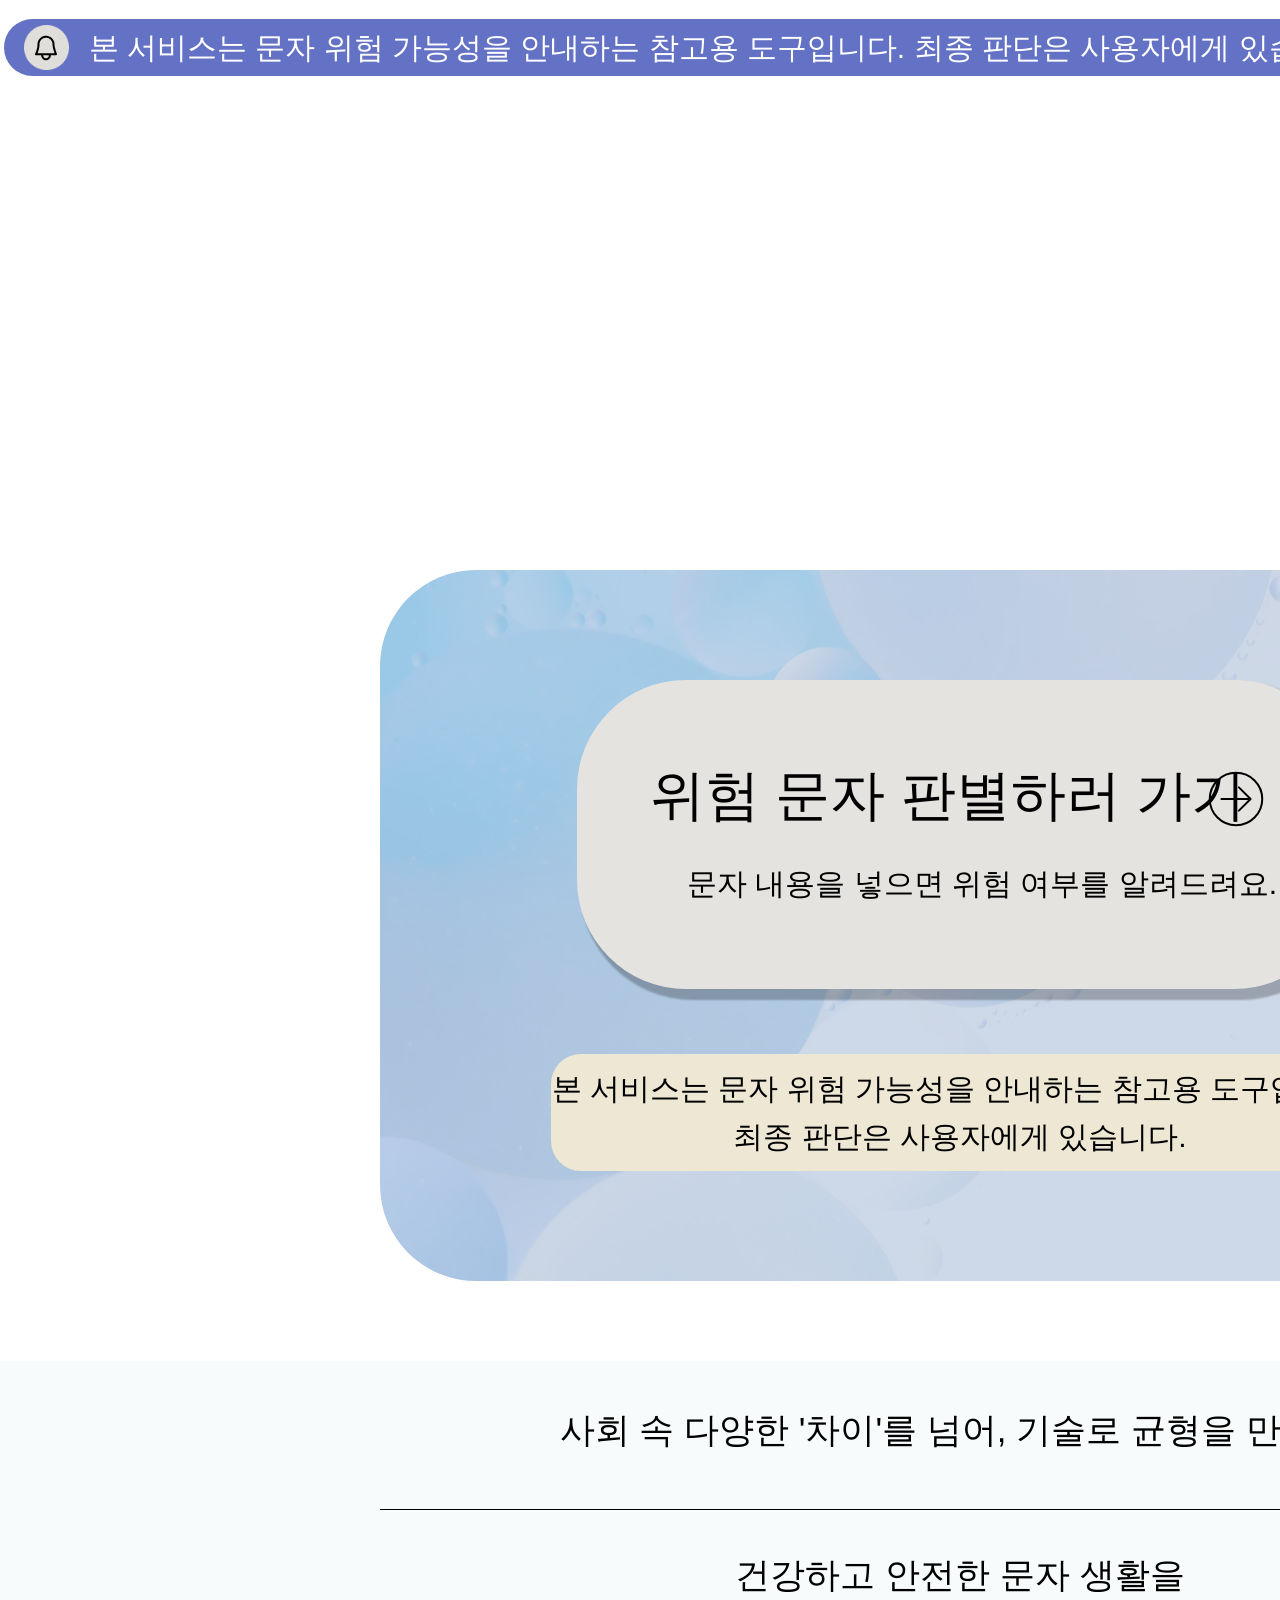
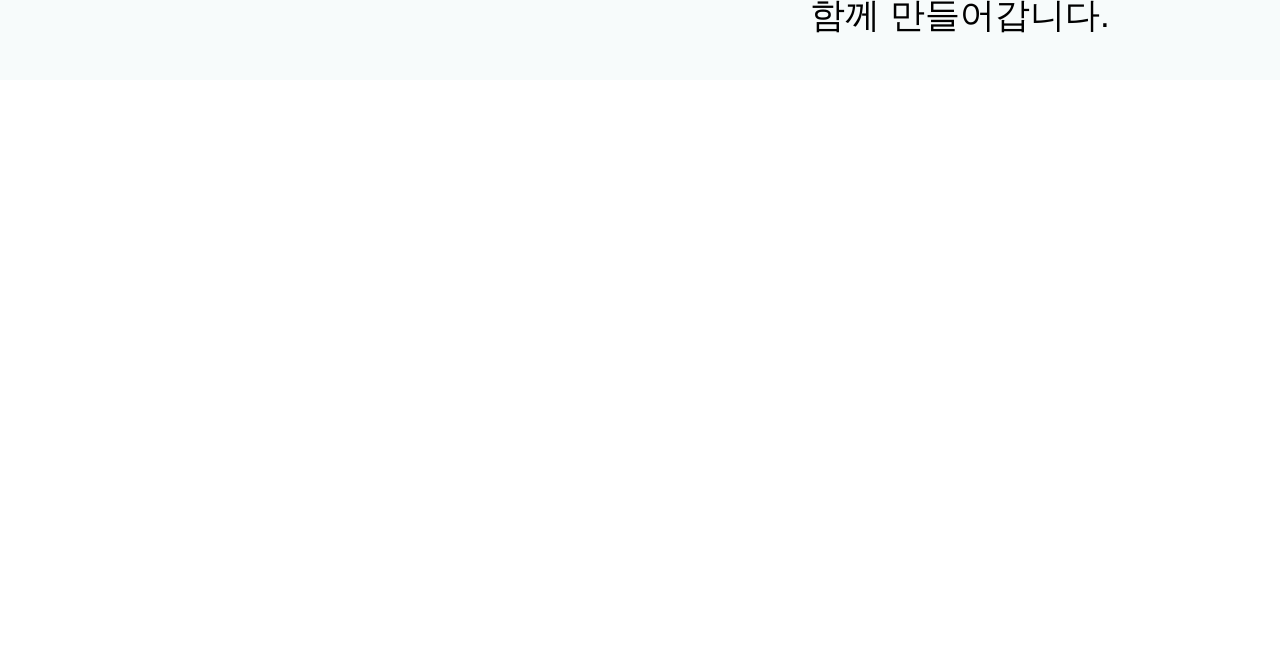
==== Desktop/frontend_project/index.html @ 6da59eaf "first upload" ====
<!DOCTYPE html>
<html lang = "ko">

<head>
<meta charset = "utf-8">
<title>안전 문자 알리미</title>
<link rel = "stylesheet" href = "./css/style.css">
<link rel = "stylesheet" href= "https://fonts.googleapis.com/css2?family=Gowun+Dodum&display=swap">
</head>


<body class = "page page-start">

   <div class = "header">
      <div class = "header-box">
         <div class = "hicon-bell">
            <img src = "./images/bellwall.png" class = "icon-bellwall">
            <img src = "./images/bell.png" class = "icon-bell">
         </div>
         <span class = "header-text">본 서비스는 문자 위험 가능성을 안내하는 참고용 도구입니다. 최종 판단은 사용자에게 있습니다.</span>
      </div>
   </div>

   <div class = "big-box">
      <div class = "round-box">

         <a href = "info.html" class = "small-box link-box">
            <span class = "line1">위험 문자 판별하러 가기</span>
            <img src = "./images/arrow_icon.svg" class = "arrow-icon">
            <span class = "line2">문자 내용을 넣으면 위험 여부를 알려드려요.</span>
         </a>

         <div class = "small-box">
            본 서비스는 문자 위험 가능성을 안내하는 참고용 도구입니다.<br>
            최종 판단은 사용자에게 있습니다.
         </div>

      </div>
   </div>

   <div class = "frame2">
      <span class = "line3">사회 속 다양한 '차이'를 넘어, 기술로 균형을 만들다.</span>
      <div class = "m-line"></div>
      <span class = "line4">
         건강하고 안전한 문자 생활을<br>
         함께 만들어갑니다.
      </span>
   </div>

<script src="main.js"></script>
</body>
</html>
---- Desktop/frontend_project/css/style.css ----
/* 기본 숨기기 */
.hidden { display: none; }

/* 기본 설정 */
body {
   font-family : 'Malgun Gothic', '맑은 고딕', sans-serif;
}

.header {
   width: 1920px;
   height: 95px;
   position: fixed;
   top: 0;
   z-index: 1000;
   display: flex;
   justify-content: center;
   align-items: center;
}

.header-box {
   width : 1893px;
   height: 57px;
   background-color : #6472C5;
   border-radius: 35px;
   display: flex;
   padding-left: 20px;
   align-items: center;
   gap: 20px;
}

.hicon-bell {
   position: relative;
   width: 45px;
   height: 45px;
}

.icon-bellwall {
   width: 100%;
   height: 100%;
}

.icon-bell {
   position: absolute;
   top: 50%;
   left: 50%;
   transform : translate(-50%, -50%);
   width: 30px;
   height: 30px;
}

.header-text {
   font-size : 30px;
   font-weight : 400;
   line-height: 52px;
   color: #FFFFFF;
}

/* 시작페이지 */

.page {
   width : 1920px;
   margin : 0 auto;
   background-color : rgba(255, 255, 255, 1);
   position : relative;
   overflow-y : auto;
}

.page-start {
   min-height : 1680px;
}

.big-box {
   width : 100%;
   height: auto;
   margin-top: 570px;
   display: flex;
   justify-content: center;
}

.round-box {
   width : 1160px;
   height : 711px;
   position : relative;

   background-color : rgba(194, 206, 227, 0.92);
   background-image : url("../images/start_round_box.png");
   background-size : cover;
   background-position : center;
   border-radius : 96px;
}

.small-box.link-box {
   width : 766px;
   height : 309px;
   position : absolute;

   top : 110px;
   left : 197px;

   border-radius : 109px;
   background-color : rgba(228, 227, 223, 1);
   box-shadow : 7px 7px 2px 4px rgba(0, 0, 0, 0.25);

   cursor : pointer;

   display : block;

   
   font-weight: 400;
   color :rgba(0, 0, 0, 1);
   text-decoration: none;
}

.small-box.link-box .line1 {
   position : absolute;
   top : 91px;
   left : 73px;
   font-size : 55px;
   line-height : 48px;
   white-space : nowrap;
}

.arrow-icon {
   position : absolute;
   top : 84px;
   left : 624px;
}

.small-box.link-box .line2 {
   position: absolute;
   top : 180px;
   left : 110px;
   font-size : 30px;
   line-height : 48px;
   white-space: nowrap;
}

.small-box {
   width : 818px;
   height : 117px;

   position : absolute;
   top : 484px;
   left : 171px;

   border-radius : 30px;
   background-color : rgba(237, 231, 212, 1);

   display : flex;
   justify-content : center;
   align-items: center;

   font-size : 30px;
   font-weight : 400;
   color :rgba(0, 0, 0, 1);

   line-height: 48px;
   text-align: center;
}

.frame2 {
   width: 100%;
   height: 319px;
   margin-top: 80px;
   background-color: rgba(247, 251, 251, 1);

   display: flex;
   flex-direction: column;
   align-items: center;
   justify-content: center;
   gap : 40px;
}

.line3 {
   margin-bottom: 10px;
   line-height : 48px;
   font-size : 35px;
   font-weight : 400;
   color :rgba(0, 0, 0, 1);
   text-align: center;
}

.m-line {
   width : 1160px;
   height : 1px;
   margin : 5px 0 5px 0;
   background-color : rgba(0, 0, 0, 1);
}

.line4 {
   line-height : 40px;
   font-size : 35px;
   font-weight : 400;
   color :rgba(0, 0, 0, 1);
   text-align: center;
}


/* info페이지 */

.page-info {
   min-height : 1328px;
}

.info-box {
   width : 100%;
   height: auto;
   margin-top: 70px;
   display: flex;
   flex-direction: column;
   align-items: center;
   justify-content: flex-start;
}

.infotitle-box {
   width: 798px;
   height: 71px;
   display: flex;
   align-items: center;
   justify-content: center;
   margin-top: 78px;
   background-color: rgba(232, 222, 192, 1);
   border-radius: 30px;

   line-height: 100%;
   font-size : 32px;
   font-weight: 400;
   color :rgb(0, 0, 0);
   text-align: center;
}

.warning-box {
   display: flex;
   align-items: center;
   margin-top: 20px;
   gap : 20px;
}

.icon-warning {
   position: relative;
   width: 55px;
   height: 55px;
}

.warning-text {
   line-height : 100%;
   font-size : 27px;
   font-weight : 400;
   color :rgb(0, 0, 0);
}

.example-wrap {
   display: flex;
   flex-direction: row;
   justify-content: center;
   gap : 110px;
   margin-top : 40px; 
}

.example-box {
   width : 290px;
   height : auto;
   display : flex;
   flex-direction: column;
   align-items: flex-start;
   text-align: left;
   gap : 15px;
}

.step-box {
   width: 105px;
   height: 41px;
   border-radius: 5px;
   background-color: rgba(198, 210, 229, 0.85);

   line-height: 41px;
   font-size : 27px;
   font-weight: 400;
   color :rgb(0, 0, 0);
   text-align: center;
}

.explain-box {
   line-height: 30px;
   font-size : 22px;
   font-weight: 400;
   color :rgb(0, 0, 0);
}

.step-img {
   width : 61px;
   height: 39px;
   align-self: center;
}

.touch-box {
   width: 400px;
   height: 80px;

   display: flex;
   align-items: center;
   justify-content: center;

   margin-top: 70px;
   margin-bottom: 80px;
   background-color: rgba(234, 214, 154, 1);
   border-radius: 28px;
   box-shadow : 4px 4px 2px 3px rgba(0, 0, 0, 0.35);

   line-height: 100%;
   font-size : 30px;
   font-weight: 400;
   color :rgb(0, 0, 0);
   text-align: center;
   text-decoration: none;
}

.frame2-info {
   width: 100%;
   height: 319px;
   position: relative;
   background-color: rgba(247, 251, 251, 1);

   display: flex;
   align-items: center;
   justify-content: center;
   gap: 40px;
}

.l-line, .r-line {
   width : 275px;
   height : 1px;
   background-color : rgba(0, 0, 0, 1);
}

.line5 {
   line-height : 45px;
   font-size : 35px;
   font-weight : 400;
   color :rgb(0, 0, 0);
   text-align: center;
}

/* test page */

.page-test {
   min-height: 1416px;
}

.test-box {
   width: 1920px;
   height: 1002px;
   display: flex;
   flex-direction: column;
   align-items: center;
   margin-top: 95px;
   gap: 20px;
}

.title-box {
   width: 964px;
   height: 71px;
   border-radius: 15px;
   background-color: #E7DFC6;
   display: flex;
   align-items: center;
   justify-content: center;
   margin-top: 27px;

   font-weight: 400;
   color :rgb(0, 0, 0);
   line-height: 52px;
   text-align: center;
   gap: 12px;
}

.t1 {
   font-size: 34px;
}

.t2 {
   font-size: 30px;
}

.smallresult-box {
    width: 422px;
    height: 100px;
    border-radius: 50px;
    background-color: #DADDDF;
    border-color: #706860;
    border-width: 1px;
    display: flex;
    align-items: center;
    justify-content: center;
    margin-top: 30px;
    
    font-size: 38px;
    font-weight: 400;
    color :rgb(0, 0, 0);
    line-height: 52px;
    text-align: center;
    gap: 15px;
}

.summary {
   width: 150px;
   height: 50px;
   border-radius: 30px;
   background-color: #FFFFFF;
   border-color: #544B41;
   border-width: 1px;
   display: flex;
   align-items: center;
   justify-content: center;
}

.inout-box {
   width: 1920px;
   height: auto;
   margin-top: 60px;
   display: flex;
   flex-direction: row;
   align-items: center;
   justify-content: center;
   gap: 70px;
}

.intitle {
   width: 670px;
   height: 450px;
   background-color: #DADDDF;

   display: flex;
   flex-direction: column;
   align-items: center;
   padding-top: 13px;

   font-size: 40px;
   font-weight: 400;
   color :rgb(0, 0, 0);
   text-align: center;
}

.input-area {
   width: 570px;
   height: 330px;
   background-color: #FFFFFF;
   border-radius: 10px;

   border: none;
   outline: none;
   resize: none;

   padding: 23px;
   font-size: 30px;
   font-weight: 400;
   color :rgb(0, 0, 0);
   line-height: 1.4;
   text-align: left;
}

.arrow {
   width: 80px;
   height: 7px;
   display: flex;
   align-items: center;
   justify-content: center;
   font-size: 100px;
   font-weight: 700;
   color: #666666;

}

.outtitle {
   width: 670px;
   height: 450px;
   background-color: rgba(100, 114, 197, 0.55);

   display: flex;
   flex-direction: column;
   align-items: center;
   padding-top: 13px;

   font-size: 40px;
   font-weight: 400;
   color :rgb(0, 0, 0);
   text-align: center;
}

.output-box {
   width: 570px;
   height: 330px;
   background-color: #FFFFFF;
   border-radius: 10px;

   padding: 23px;
   font-size: 30px;
   line-height: 1.4;
   text-align: left;

}

.watch-result {
   width: 400px;
   height: 100px;

   display: flex;
   align-items: center;
   justify-content: center;

   margin-top: 70px;
   margin-bottom: 60px;
   background-color: #DADDDF;
   border-radius: 15px;
   box-shadow : 2px 4px 4px 2px rgba(0, 0, 0, 0.35);

   line-height: auto;
   font-size : 30px;
   font-weight: 400;
   color :rgb(0, 0, 0);
   text-align: center;
}

.dots {
  display: flex;
  gap: 10px;
  justify-content: center;
  margin-top: 15px;
}

.dots span {
  width: 12px;
  height: 12px;
  background-color: #8491B4;
  border-radius: 50%;
  animation: blink 1.4s infinite;
}

.dots span:nth-child(2) { animation-delay: 0.2s; }
.dots span:nth-child(3) { animation-delay: 0.4s; }

@keyframes blink {
  0%   { opacity: 0.2; }
  20%  { opacity: 1; }
  100% { opacity: 0.2; }
}
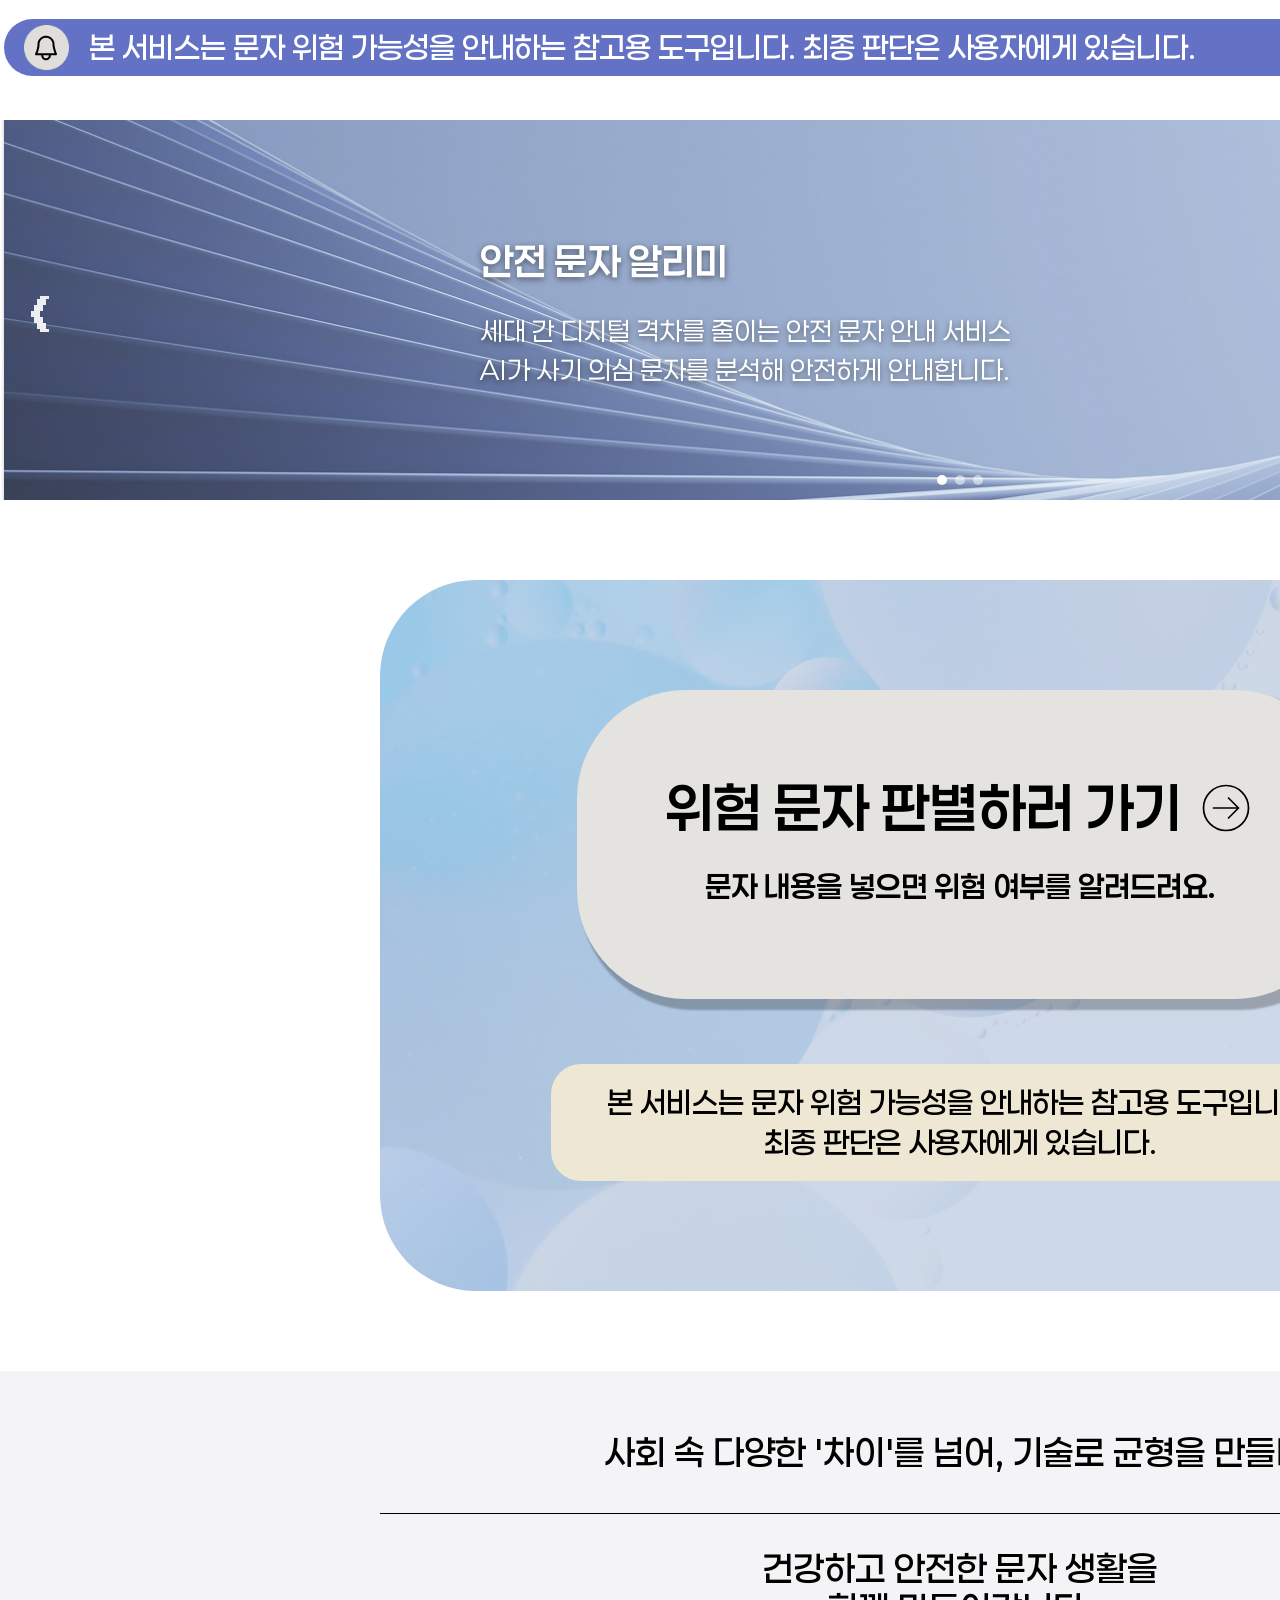
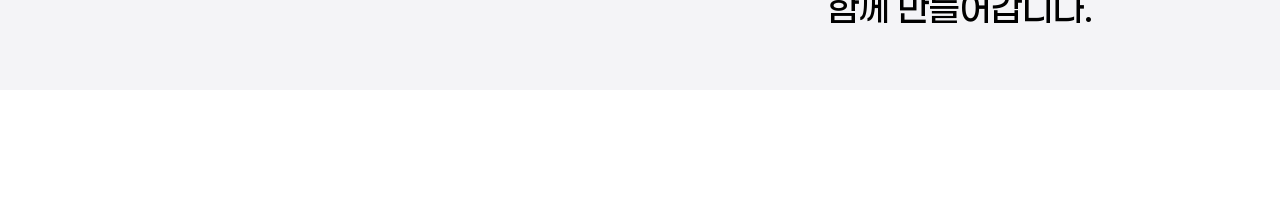
==== commit c061be0b: "detail수정" ====
--- a/Desktop/frontend_project/index.html
+++ b/Desktop/frontend_project/index.html
@@ -20,13 +20,58 @@
          <span class = "header-text">본 서비스는 문자 위험 가능성을 안내하는 참고용 도구입니다. 최종 판단은 사용자에게 있습니다.</span>
       </div>
    </div>
+   
+   <div class="slider">
+    
+    <div class="slides" id="slideWrap">
+
+      <div class="slide slide-1" style="background-image: url('images/slide_area_01.png');">
+        <div class="slide-content">
+          <h2>
+            안전 문자 알리미
+          </h2>
+          <p>세대 간 디지털 격차를 줄이는 안전 문자 안내 서비스<br>AI가 사기 의심 문자를 분석해 안전하게 안내합니다.</p>
+        </div>
+      </div>
+
+      <div class="slide slide-2" style="background-image: url('images/slide_area_02.png');">
+        <div class="slide-content">
+          <h2>
+            안전 문자 알리미
+          </h2>
+          <p>최근 문자 사기 피해가 크게 늘고 있습니다.<br>본 서비스는 문자의 위험도를 분석해<br>피해를 예방하는 데 도움이 됩니다.</p>
+        </div>
+      </div>
+
+      <div class="slide slide-3" style="background-image: url('images/slide_area_03.png');">
+        <div class="slide-content">
+          <h2>
+            안전 문자 알리미
+          </h2>
+          <p>복잡한 절차 없이 문자만 넣으면 위험 여부를 확인할 수 있습니다.<br>일상 속에서 안전하게 활용해보세요.</p>
+        </div>
+      </div>
+
+    </div>
+
+    <div class="slider-arrow left" onclick="prevSlide()">&#10094;</div>
+    <div class="slider-arrow right" onclick="nextSlide()">&#10095;</div>
+
+    <div class="slider-dots" id="dotsContainer">
+      <div class="dot active" onclick="currentSlide(0)"></div>
+      <div class="dot" onclick="currentSlide(1)"></div>
+      <div class="dot" onclick="currentSlide(2)"></div>
+    </div>
+   </div>
 
    <div class = "big-box">
       <div class = "round-box">
 
          <a href = "info.html" class = "small-box link-box">
+          <div class = "top-row">
             <span class = "line1">위험 문자 판별하러 가기</span>
             <img src = "./images/arrow_icon.svg" class = "arrow-icon">
+            </div>
             <span class = "line2">문자 내용을 넣으면 위험 여부를 알려드려요.</span>
          </a>
 
@@ -47,6 +92,6 @@
       </span>
    </div>
 
-<script src="main.js"></script>
+<script src="./main.js"></script>
 </body>
 </html>
--- a/Desktop/frontend_project/css/style.css
+++ b/Desktop/frontend_project/css/style.css
@@ -2,8 +2,45 @@
 .hidden { display: none; }
 
 /* 기본 설정 */
+
+@font-face {
+   font-family: 'Paperlogy';
+   src: url("../font/Paperlogy-7Bold.ttf") format('truetype'); 
+   font-weight: 700;
+   font-style: normal;
+}
+
+@font-face {
+   font-family: 'Paperlogy';
+   src: url("../font/Paperlogy-6SemiBold.ttf") format('truetype'); 
+   font-weight: 700;
+   font-style: normal;
+}
+
+@font-face {
+   font-family: 'Paperlogy';
+   src: url("../font/Paperlogy-5Medium.ttf") format('truetype'); 
+   font-weight: 500;
+   font-style: normal;
+}
+
+@font-face {
+   font-family: 'Paperlogy';
+   src: url("../font/Paperlogy-4Regular.ttf") format('truetype');
+   font-weight: 400;
+   font-style: normal;
+}
+
+@font-face {
+   font-family: 'Paperlogy';
+   src: url("../font/Paperlogy-3Light.ttf") format('truetype'); 
+   font-weight: 300;
+   font-style: normal;
+}
+
 body {
-   font-family : 'Malgun Gothic', '맑은 고딕', sans-serif;
+   font-family : 'Paperlogy', sans-serif;
+   font-weight: 400;
 }
 
 .header {
@@ -50,7 +87,7 @@
 
 .header-text {
    font-size : 30px;
-   font-weight : 400;
+   font-weight : 500;
    line-height: 52px;
    color: #FFFFFF;
 }
@@ -69,10 +106,151 @@
    min-height : 1680px;
 }
 
+/* 슬라이더 */
+
+ .slider {
+   margin-top: 120px;
+   margin-bottom: 60px;
+   position: relative;
+   max-width: 1920px;
+   width: 100%;
+   height: 380px; 
+   overflow: hidden;
+}
+
+.slides {
+   display: flex;
+   height: 100%;
+   transition: transform 1.2s ease-in-out;
+}
+
+.slide {
+   width: 100%;
+   flex-shrink: 0;
+   height: 380px;
+   background-size: cover;
+   background-position: center;
+   position: relative;
+   color: white;
+}
+    
+/* 텍스트 스타일 설정 */
+
+.slide-content {
+   position: absolute;
+   color: white;
+   max-width: 80%; 
+   text-shadow: 0 2px 6px rgba(0,0,0,0.5);
+}
+
+.slide-content h2 {
+   margin-bottom: 15px;
+   line-height: 1.3; 
+}
+    
+.slide-content p {
+   line-height: 1.5; 
+}
+
+
+/* 슬라이드별 스타일 적용 */
+
+/* 1번 슬라이드 */
+.slide-1 .slide-content {
+   top: 50%; 
+   left: 25%; 
+   transform: translateY(-50%); 
+   text-align: left; 
+}
+
+.slide-1 h2 { 
+   font-size: 38px; 
+   font-weight: 700;
+}
+
+.slide-1 p { 
+   font-size: 26px;
+   font-weight: 400; 
+}
+
+/* 2번 슬라이드 */
+.slide-2 .slide-content {
+   top: 50%; 
+   left: 20%;
+   transform: translateY(-50%); 
+   text-align: left; 
+}
+.slide-2 h2 { 
+   font-size: 38px; 
+   font-weight: 700;
+}
+
+.slide-2 p { 
+   font-size: 26px; 
+   font-weight: 400; 
+}
+
+/* 3번 슬라이드 */
+.slide-3 .slide-content {
+   top: 50%;
+   left: 50%;
+   transform: translate(-50%, -50%); 
+   text-align: center; 
+}
+
+.slide-3 h2 { 
+   font-size: 38px;
+   font-weight: 700; 
+}
+
+.slide-3 p { 
+   font-size: 26px; 
+   font-weight: 400; 
+}
+
+/* 화살표 */
+.slider-arrow {
+   position: absolute;
+   top: 50%;
+   transform: translateY(-50%);
+   font-size: 3rem;
+   color: rgba(255,255,255,0.9);
+   cursor: pointer;
+   z-index: 15;
+   padding: 0 15px;
+   user-select: none;
+}
+
+.slider-arrow.left { left: 10px; }
+.slider-arrow.right { right: 10px; }
+
+/* 하단 dots */
+.slider-dots {
+   position: absolute;
+   bottom: 15px;
+   width: 100%;
+   display: flex;
+   justify-content: center;
+   gap: 8px;
+   z-index: 20;
+}
+
+.slider-dots div {
+   width: 10px;
+   height: 10px;
+   background: rgba(255,255,255,0.5);
+   border-radius: 50%;
+   cursor: pointer;
+}
+
+.slider-dots .active {
+   background: white;
+}
+
 .big-box {
    width : 100%;
-   height: auto;
-   margin-top: 570px;
+   height: 791px;
+   margin-top: 80px;
    display: flex;
    justify-content: center;
 }
@@ -103,33 +281,38 @@
 
    cursor : pointer;
 
-   display : block;
-
-   
-   font-weight: 400;
+   display : flex;
+   flex-direction: column;
+   align-items: center;
+   justify-content: center;
+   gap: 25px;
+
+   font-weight: 600;
    color :rgba(0, 0, 0, 1);
    text-decoration: none;
 }
 
+.top-row {
+   display: flex;
+   align-items: center;
+   gap: 15px;
+}
+
 .small-box.link-box .line1 {
-   position : absolute;
-   top : 91px;
-   left : 73px;
+   position : static;
    font-size : 55px;
    line-height : 48px;
    white-space : nowrap;
 }
 
 .arrow-icon {
-   position : absolute;
-   top : 84px;
-   left : 624px;
+   position : static;
+   width: 60px;
+   height: auto;
 }
 
 .small-box.link-box .line2 {
-   position: absolute;
-   top : 180px;
-   left : 110px;
+   position: static;
    font-size : 30px;
    line-height : 48px;
    white-space: nowrap;
@@ -151,31 +334,31 @@
    align-items: center;
 
    font-size : 30px;
-   font-weight : 400;
+   font-weight : 500;
    color :rgba(0, 0, 0, 1);
 
-   line-height: 48px;
+   line-height: 40px;
    text-align: center;
 }
 
 .frame2 {
    width: 100%;
    height: 319px;
-   margin-top: 80px;
-   background-color: rgba(247, 251, 251, 1);
-
+   margin-top: 0px;
+   background-color: rgba(244, 244, 247, 0.936);
    display: flex;
    flex-direction: column;
    align-items: center;
    justify-content: center;
-   gap : 40px;
+   gap: 30px;
+   font-family: 'Paperlogy', sans-serif;
 }
 
 .line3 {
-   margin-bottom: 10px;
-   line-height : 48px;
+   margin-bottom: 5px;
+   line-height : 40px;
    font-size : 35px;
-   font-weight : 400;
+   font-weight : 500;
    color :rgba(0, 0, 0, 1);
    text-align: center;
 }
@@ -190,7 +373,7 @@
 .line4 {
    line-height : 40px;
    font-size : 35px;
-   font-weight : 400;
+   font-weight : 500;
    color :rgba(0, 0, 0, 1);
    text-align: center;
 }
@@ -224,7 +407,7 @@
 
    line-height: 100%;
    font-size : 32px;
-   font-weight: 400;
+   font-weight: 600;
    color :rgb(0, 0, 0);
    text-align: center;
 }
@@ -245,7 +428,7 @@
 .warning-text {
    line-height : 100%;
    font-size : 27px;
-   font-weight : 400;
+   font-weight : 500;
    color :rgb(0, 0, 0);
 }
 
@@ -275,7 +458,7 @@
 
    line-height: 41px;
    font-size : 27px;
-   font-weight: 400;
+   font-weight: 600;
    color :rgb(0, 0, 0);
    text-align: center;
 }
@@ -283,7 +466,7 @@
 .explain-box {
    line-height: 30px;
    font-size : 22px;
-   font-weight: 400;
+   font-weight: 500;
    color :rgb(0, 0, 0);
 }
 
@@ -309,7 +492,7 @@
 
    line-height: 100%;
    font-size : 30px;
-   font-weight: 400;
+   font-weight: 700;
    color :rgb(0, 0, 0);
    text-align: center;
    text-decoration: none;
@@ -319,7 +502,7 @@
    width: 100%;
    height: 319px;
    position: relative;
-   background-color: rgba(247, 251, 251, 1);
+   background-color: rgba(244, 244, 247, 0.936);
 
    display: flex;
    align-items: center;
@@ -336,7 +519,7 @@
 .line5 {
    line-height : 45px;
    font-size : 35px;
-   font-weight : 400;
+   font-weight : 600;
    color :rgb(0, 0, 0);
    text-align: center;
 }
@@ -359,7 +542,7 @@
 
 .title-box {
    width: 964px;
-   height: 71px;
+   height: 80px;
    border-radius: 15px;
    background-color: #E7DFC6;
    display: flex;
@@ -367,7 +550,6 @@
    justify-content: center;
    margin-top: 27px;
 
-   font-weight: 400;
    color :rgb(0, 0, 0);
    line-height: 52px;
    text-align: center;
@@ -376,48 +558,55 @@
 
 .t1 {
    font-size: 34px;
+   font-weight: 500;
 }
 
 .t2 {
    font-size: 30px;
+   font-weight: 400;
 }
 
 .smallresult-box {
-    width: 422px;
-    height: 100px;
+    width: 410px;
+    height: 120px;
     border-radius: 50px;
     background-color: #DADDDF;
-    border-color: #706860;
-    border-width: 1px;
+
+    border: 2px solid #706860;
+
     display: flex;
     align-items: center;
     justify-content: center;
-    margin-top: 30px;
+    margin-top: 20px;
+    margin-right: 20px;
     
     font-size: 38px;
-    font-weight: 400;
+    font-weight: 600;
     color :rgb(0, 0, 0);
     line-height: 52px;
     text-align: center;
-    gap: 15px;
+    gap: 20px;
 }
 
 .summary {
-   width: 150px;
-   height: 50px;
-   border-radius: 30px;
+   width: 180px;
+   height: 75px;
+   border-radius: 50px;
    background-color: #FFFFFF;
-   border-color: #544B41;
-   border-width: 1px;
-   display: flex;
-   align-items: center;
-   justify-content: center;
+
+   border: 2px solid #544B41;
+
+   display: flex;
+   align-items: center;
+   justify-content: center;
+   font-size: 40px;
+   font-weight: 600;
 }
 
 .inout-box {
    width: 1920px;
    height: auto;
-   margin-top: 60px;
+   margin-top: 40px;
    display: flex;
    flex-direction: row;
    align-items: center;
@@ -427,23 +616,32 @@
 
 .intitle {
    width: 670px;
-   height: 450px;
+   height: 500px;
    background-color: #DADDDF;
 
    display: flex;
    flex-direction: column;
    align-items: center;
-   padding-top: 13px;
+   padding-top: 23px;
 
    font-size: 40px;
-   font-weight: 400;
-   color :rgb(0, 0, 0);
-   text-align: center;
+   font-weight: 500;
+   color :rgb(0, 0, 0);
+   text-align: center;
+
+}
+
+::placeholder {
+   color:rgb(80, 80, 80, 0.8);
+   font-family: 'Paperlogy', sans-serif;
+   font-size: 30px;
+   font-weight: 500;
+   padding: 10px;
 }
 
 .input-area {
    width: 570px;
-   height: 330px;
+   height: 340px;
    background-color: #FFFFFF;
    border-radius: 10px;
 
@@ -451,17 +649,19 @@
    outline: none;
    resize: none;
 
-   padding: 23px;
+   padding: 20px;
    font-size: 30px;
    font-weight: 400;
    color :rgb(0, 0, 0);
    line-height: 1.4;
    text-align: left;
+
+   margin-top: 20px;
 }
 
 .arrow {
    width: 80px;
-   height: 7px;
+   height: 20px;
    display: flex;
    align-items: center;
    justify-content: center;
@@ -473,64 +673,72 @@
 
 .outtitle {
    width: 670px;
-   height: 450px;
+   height: 500px;
    background-color: rgba(100, 114, 197, 0.55);
 
    display: flex;
    flex-direction: column;
    align-items: center;
-   padding-top: 13px;
+   padding-top: 23px;
 
    font-size: 40px;
-   font-weight: 400;
+   font-weight: 500;
    color :rgb(0, 0, 0);
    text-align: center;
 }
 
 .output-box {
    width: 570px;
-   height: 330px;
+   height: 340px;
    background-color: #FFFFFF;
    border-radius: 10px;
 
-   padding: 23px;
+   padding: 20px;
    font-size: 30px;
    line-height: 1.4;
    text-align: left;
 
+   margin-top: 20px;
+
+   overflow-y: auto;
+   box-sizing: border-box;
+
+   display: block;
 }
 
 .watch-result {
-   width: 400px;
-   height: 100px;
-
-   display: flex;
-   align-items: center;
-   justify-content: center;
-
-   margin-top: 70px;
-   margin-bottom: 60px;
+   width: 350px;
+   height: 90px;
+
+   display: flex;
+   align-items: center;
+   justify-content: center;
+
+   margin-top: 40px;
+   margin-bottom: 40px;
    background-color: #DADDDF;
    border-radius: 15px;
-   box-shadow : 2px 4px 4px 2px rgba(0, 0, 0, 0.35);
+   border: none;
+   box-shadow : 2px 4px 4px 0 rgba(0, 0, 0, 0.35);
 
    line-height: auto;
+   font-family: 'Paperlogy', sans-serif;
    font-size : 30px;
-   font-weight: 400;
-   color :rgb(0, 0, 0);
+   font-weight: 600;
+   color :rgb(14, 1, 48);
    text-align: center;
 }
 
 .dots {
   display: flex;
-  gap: 10px;
+  gap: 20px;
   justify-content: center;
-  margin-top: 15px;
+  margin-top: 0px;
 }
 
 .dots span {
-  width: 12px;
-  height: 12px;
+  width: 27px;
+  height: 27px;
   background-color: #8491B4;
   border-radius: 50%;
   animation: blink 1.4s infinite;
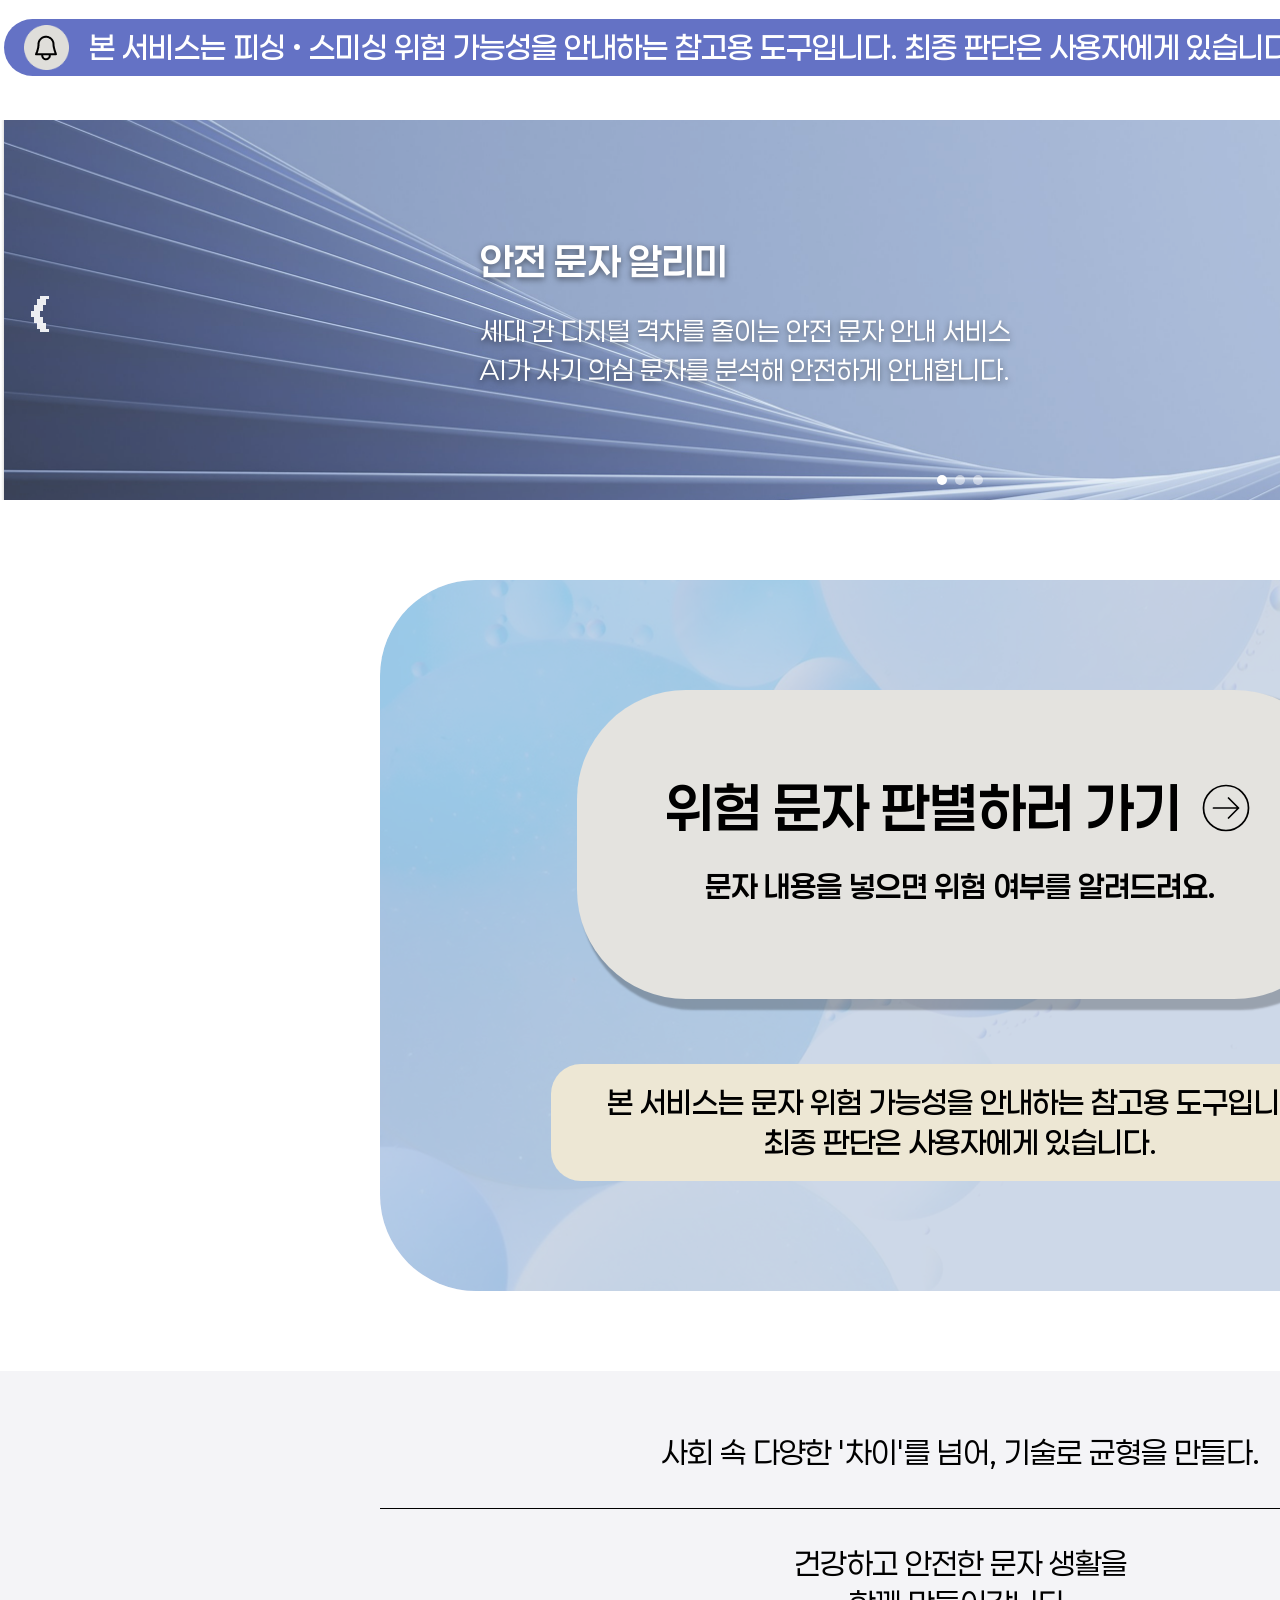
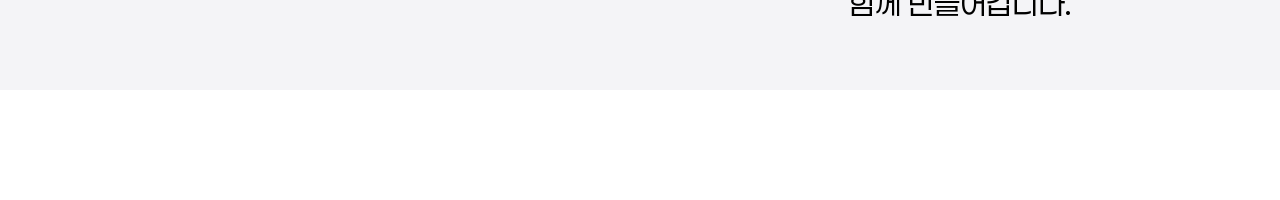
==== commit 732073c4: "디자인수정" ====
--- a/Desktop/frontend_project/index.html
+++ b/Desktop/frontend_project/index.html
@@ -17,7 +17,7 @@
             <img src = "./images/bellwall.png" class = "icon-bellwall">
             <img src = "./images/bell.png" class = "icon-bell">
          </div>
-         <span class = "header-text">본 서비스는 문자 위험 가능성을 안내하는 참고용 도구입니다. 최종 판단은 사용자에게 있습니다.</span>
+         <span class = "header-text">본 서비스는 피싱 • 스미싱 위험 가능성을 안내하는 참고용 도구입니다. 최종 판단은 사용자에게 있습니다.</span>
       </div>
    </div>
    
--- a/Desktop/frontend_project/css/style.css
+++ b/Desktop/frontend_project/css/style.css
@@ -356,9 +356,9 @@
 
 .line3 {
    margin-bottom: 5px;
-   line-height : 40px;
-   font-size : 35px;
-   font-weight : 500;
+   line-height : 30px;
+   font-size : 30px;
+   font-weight : 400;
    color :rgba(0, 0, 0, 1);
    text-align: center;
 }
@@ -372,8 +372,8 @@
 
 .line4 {
    line-height : 40px;
-   font-size : 35px;
-   font-weight : 500;
+   font-size : 30px;
+   font-weight : 400;
    color :rgba(0, 0, 0, 1);
    text-align: center;
 }
@@ -382,12 +382,12 @@
 /* info페이지 */
 
 .page-info {
-   min-height : 1328px;
+   min-height : 1080px;
 }
 
 .info-box {
    width : 100%;
-   height: auto;
+   height: 1020px;
    margin-top: 70px;
    display: flex;
    flex-direction: column;
@@ -396,12 +396,12 @@
 }
 
 .infotitle-box {
-   width: 798px;
-   height: 71px;
-   display: flex;
-   align-items: center;
-   justify-content: center;
-   margin-top: 78px;
+   width: 881px;
+   height: 73px;
+   display: flex;
+   align-items: center;
+   justify-content: center;
+   margin-top: 76px;
    background-color: rgba(232, 222, 192, 1);
    border-radius: 30px;
 
@@ -415,7 +415,7 @@
 .warning-box {
    display: flex;
    align-items: center;
-   margin-top: 20px;
+   margin-top: 25px;
    gap : 20px;
 }
 
@@ -427,7 +427,7 @@
 
 .warning-text {
    line-height : 100%;
-   font-size : 27px;
+   font-size : 28px;
    font-weight : 500;
    color :rgb(0, 0, 0);
 }
@@ -437,7 +437,7 @@
    flex-direction: row;
    justify-content: center;
    gap : 110px;
-   margin-top : 40px; 
+   margin-top : 50px; 
 }
 
 .example-box {
@@ -451,8 +451,8 @@
 }
 
 .step-box {
-   width: 105px;
-   height: 41px;
+   width: 119px;
+   height: 47px;
    border-radius: 5px;
    background-color: rgba(198, 210, 229, 0.85);
 
@@ -471,8 +471,8 @@
 }
 
 .step-img {
-   width : 61px;
-   height: 39px;
+   width : 315px;
+   height: 449px;
    align-self: center;
 }
 
@@ -498,45 +498,19 @@
    text-decoration: none;
 }
 
-.frame2-info {
+/* test page */
+
+.page-test {
+   min-height: 1080px;
+}
+
+.test-box {
    width: 100%;
-   height: 319px;
-   position: relative;
-   background-color: rgba(244, 244, 247, 0.936);
-
-   display: flex;
-   align-items: center;
-   justify-content: center;
-   gap: 40px;
-}
-
-.l-line, .r-line {
-   width : 275px;
-   height : 1px;
-   background-color : rgba(0, 0, 0, 1);
-}
-
-.line5 {
-   line-height : 45px;
-   font-size : 35px;
-   font-weight : 600;
-   color :rgb(0, 0, 0);
-   text-align: center;
-}
-
-/* test page */
-
-.page-test {
-   min-height: 1416px;
-}
-
-.test-box {
-   width: 1920px;
-   height: 1002px;
+   height: 1020px;
    display: flex;
    flex-direction: column;
    align-items: center;
-   margin-top: 95px;
+   margin-top: 70px;
    gap: 20px;
 }
 
@@ -548,7 +522,7 @@
    display: flex;
    align-items: center;
    justify-content: center;
-   margin-top: 27px;
+   margin-top: 40px;
 
    color :rgb(0, 0, 0);
    line-height: 52px;
@@ -567,7 +541,7 @@
 }
 
 .smallresult-box {
-    width: 410px;
+    width: 450px;
     height: 120px;
     border-radius: 50px;
     background-color: #DADDDF;
@@ -579,13 +553,15 @@
     justify-content: center;
     margin-top: 20px;
     margin-right: 20px;
+    padding-left: 12px;
     
     font-size: 38px;
     font-weight: 600;
+    letter-spacing: 3px;
     color :rgb(0, 0, 0);
-    line-height: 52px;
+    line-height: normal;
     text-align: center;
-    gap: 20px;
+    gap: 30px;
 }
 
 .summary {
@@ -595,6 +571,7 @@
    background-color: #FFFFFF;
 
    border: 2px solid #544B41;
+   margin-top: -2px;
 
    display: flex;
    align-items: center;
@@ -611,12 +588,12 @@
    flex-direction: row;
    align-items: center;
    justify-content: center;
-   gap: 70px;
+   gap: 60px;
 }
 
 .intitle {
-   width: 670px;
-   height: 500px;
+   width: 660px;
+   height: 503px;
    background-color: #DADDDF;
 
    display: flex;
@@ -628,6 +605,12 @@
    font-weight: 500;
    color :rgb(0, 0, 0);
    text-align: center;
+
+}
+
+textarea {
+   font-family: 'Paperlogy', sans-serif;
+   font-size: 30px;
 
 }
 
@@ -640,8 +623,8 @@
 }
 
 .input-area {
-   width: 570px;
-   height: 340px;
+   width: 565px;
+   height: 370px;
    background-color: #FFFFFF;
    border-radius: 10px;
 
@@ -672,8 +655,8 @@
 }
 
 .outtitle {
-   width: 670px;
-   height: 500px;
+   width: 660px;
+   height: 503px;
    background-color: rgba(100, 114, 197, 0.55);
 
    display: flex;
@@ -688,8 +671,8 @@
 }
 
 .output-box {
-   width: 570px;
-   height: 340px;
+   width: 565px;
+   height: 370px;
    background-color: #FFFFFF;
    border-radius: 10px;
 
@@ -701,7 +684,6 @@
    margin-top: 20px;
 
    overflow-y: auto;
-   box-sizing: border-box;
 
    display: block;
 }
@@ -729,6 +711,25 @@
    text-align: center;
 }
 
+
+/* 결과 페이지 */
+
+.loading-wrapper {
+   display: flex;
+   flex-direction: column;
+   align-items: center;
+   justify-content: center;
+   width: 100%;
+   height: 100%;
+   transform: translateY(-30px);
+}
+
+.loading-text {
+   font-size:34px;
+   margin-bottom:40px;
+}
+
+
 .dots {
   display: flex;
   gap: 20px;
@@ -752,3 +753,69 @@
   20%  { opacity: 1; }
   100% { opacity: 0.2; }
 }
+
+.safe-wrapper {
+   width: 100%;
+   height: 100%;
+
+   display: flex;
+   align-items: center;
+   justify-content: center;
+}
+
+.safe-message {
+   font-size: 34px;
+   text-align: center;
+}
+
+.fancy-container {
+   display: flex;
+    width: 565px;
+    height: 370px;
+    flex-direction: column;
+    gap: 20px;
+    margin-bottom: 20px;
+    padding: 10px;
+    align-items: center;
+    justify-content: center;
+    font-size: 28px;
+    font-family : 'Paperlogy', sans-serif;
+}
+
+.fancy-row {
+   width: 530px;
+    height: 90px;
+    display: flex;
+    align-items: center;
+    justify-content: center;
+    gap: 10px;
+    background-color: #FFFFFF;
+    padding: 10px;
+    border-radius: 10px;
+}
+
+.short-box {
+    width: 110px;
+    height: 70px;
+    background-color: #E7DFC6;
+    border-radius: 10px;
+    display: flex;
+    align-items: center;
+    justify-content: center;
+    text-align: center;
+    font-size: 22px;
+}
+
+.long-box {
+   flex: flex;
+    width: 500px;
+    height: 70px;
+    align-items: flex-start;
+    justify-content: flex-start;
+    text-align: left;
+    overflow-y: auto;
+
+    padding-left: 15px;
+    line-height: 70px;
+    border-radius: 10px;
+}
